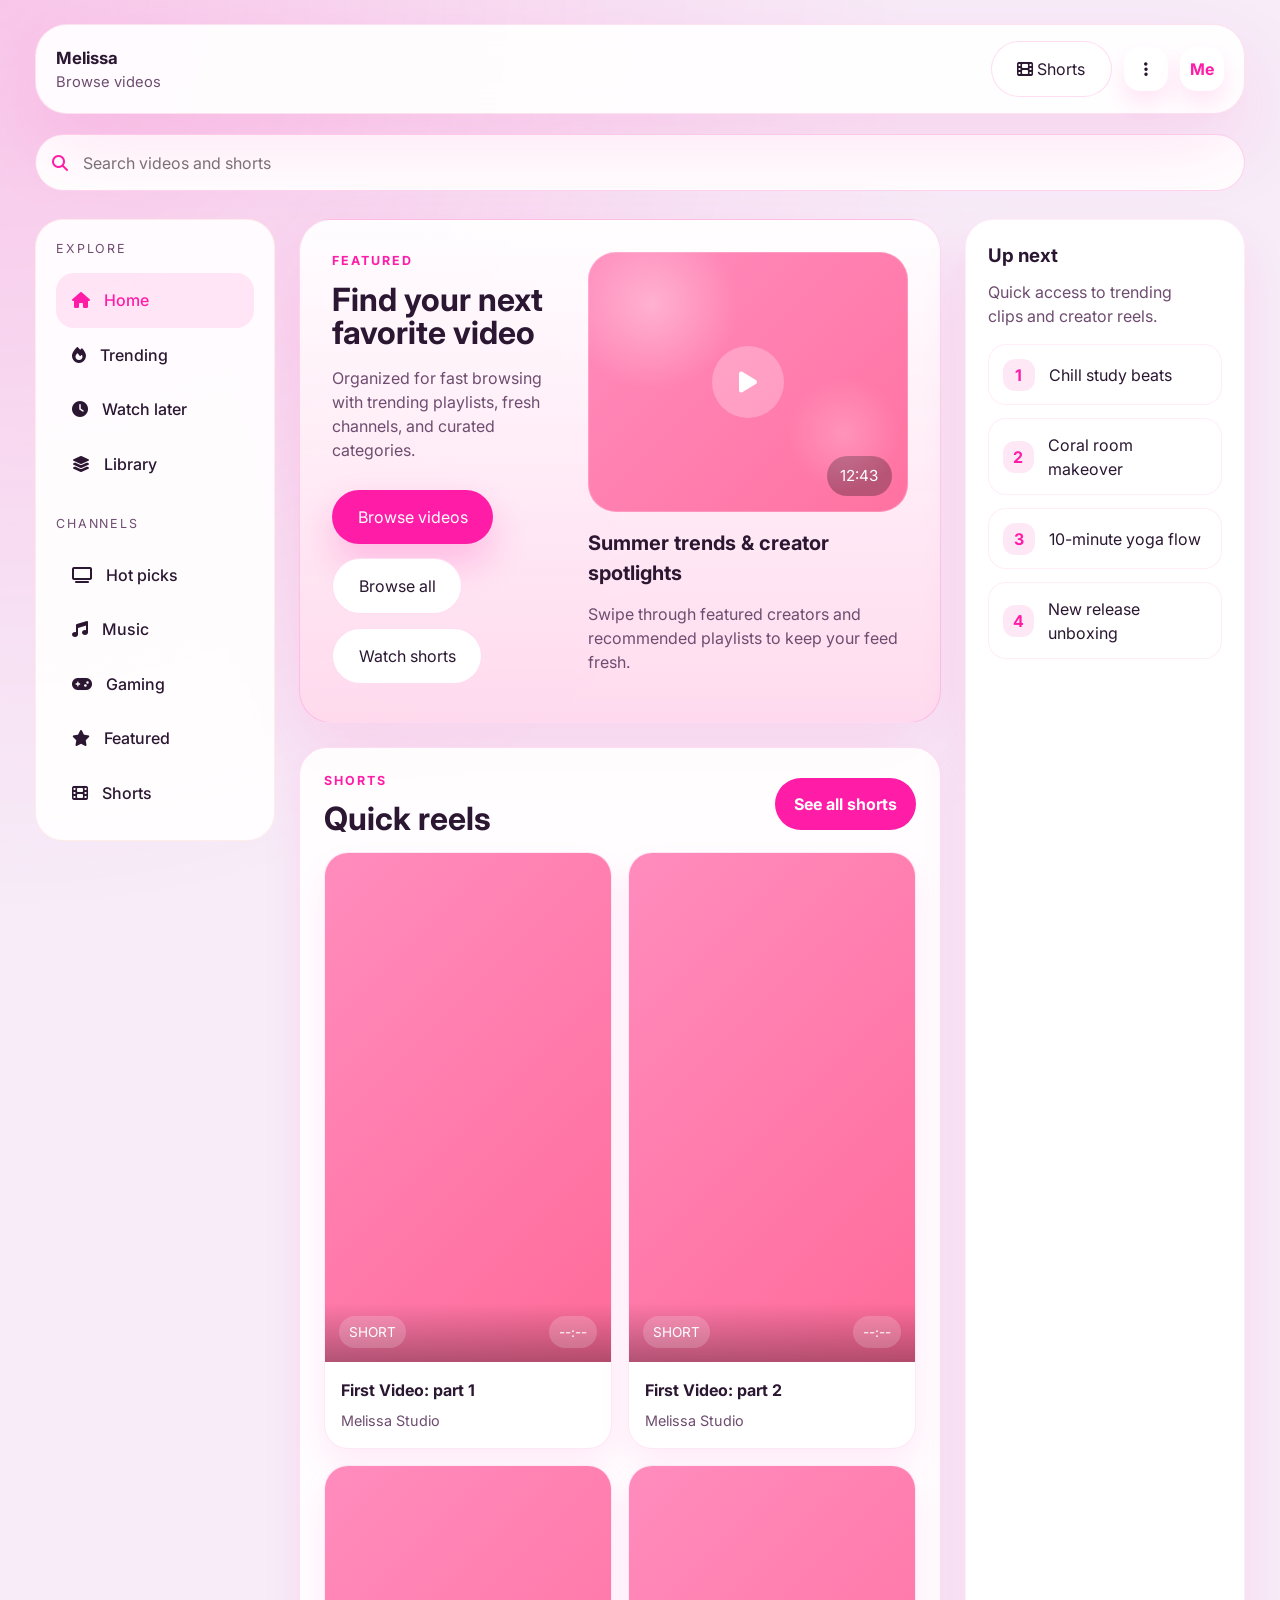
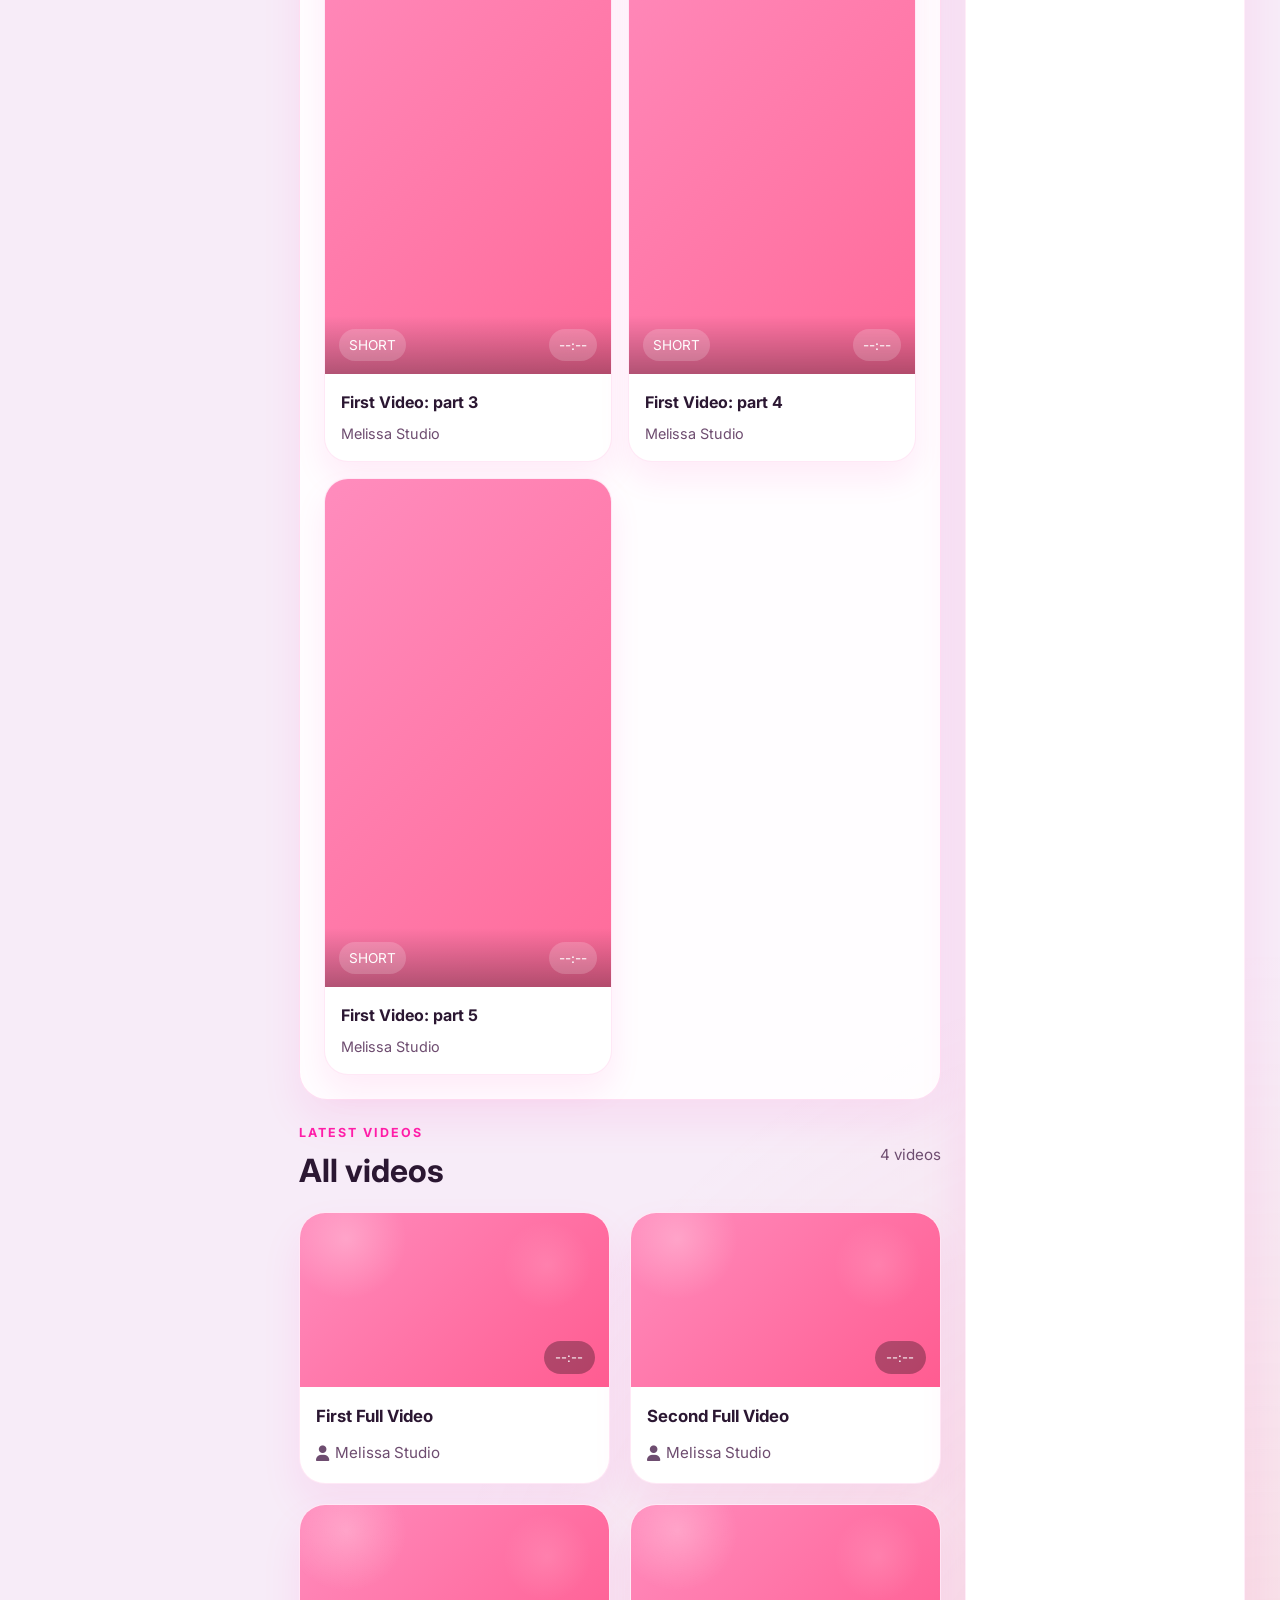
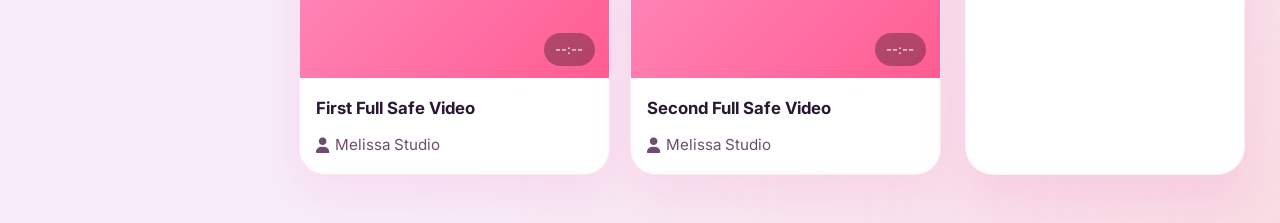
==== index.html @ fc81102a "Initial commit" ====
<!DOCTYPE html>
<html lang="en">
<head>
  <meta charset="UTF-8" />
  <meta name="viewport" content="width=device-width, initial-scale=1.0" />
  <title>Melissa Video Browse</title>
  <link rel="preconnect" href="https://fonts.googleapis.com" />
  <link rel="preconnect" href="https://fonts.gstatic.com" crossorigin />
  <link href="https://fonts.googleapis.com/css2?family=Inter:wght@400;500;600;700;800&display=swap" rel="stylesheet" />
  <link rel="stylesheet" href="https://cdnjs.cloudflare.com/ajax/libs/font-awesome/6.5.1/css/all.min.css" integrity="sha512-d0g7+I1B5m/0q2ey3V55PsCTR6vM98xtA6+tZ7xYqJt+JUzltqRgItmKXbNUu32dGLvYkBg85V6u0UoYqLJqmg==" crossorigin="anonymous" referrerpolicy="no-referrer" />
  <link rel="stylesheet" href="styles.css" />
</head>
<body>
  <div class="page-shell">
    <header class="top-bar">
      <div class="brand">
        <button class="menu-toggle" aria-label="Open menu"><i class="fas fa-bars"></i></button>
        <div>
          <p class="brand-label">Melissa</p>
          <span class="brand-tag">Browse videos</span>
        </div>
      </div>
      <div class="top-actions">
        <a class="btn secondary" href="shorts.html"><i class="fas fa-film"></i> Shorts</a>
        <button class="icon-btn"><i class="fas fa-ellipsis-v"></i></button>
        <button class="profile-btn" aria-label="Profile">
          <span>Me</span>
        </button>
      </div>
    </header>

    <form class="search-box" action="search.html" method="get">
      <button type="submit" aria-label="Search"><i class="fas fa-search"></i></button>
      <input id="searchInput" name="search" type="search" placeholder="Search videos and shorts" aria-label="Search videos" />
    </form>

    <div class="layout-grid">
      <nav class="sidebar" id="sidebar">
        <div class="sidebar-group">
          <p class="sidebar-heading">Explore</p>
          <a class="nav-link active" href="#"><i class="fas fa-home"></i> Home</a>
          <a class="nav-link" href="#"><i class="fas fa-fire"></i> Trending</a>
          <a class="nav-link" href="#"><i class="fas fa-clock"></i> Watch later</a>
          <a class="nav-link" href="#"><i class="fas fa-layer-group"></i> Library</a>
        </div>
        <div class="sidebar-group">
          <p class="sidebar-heading">Channels</p>
          <a class="nav-link" href="#"><i class="fas fa-tv"></i> Hot picks</a>
          <a class="nav-link" href="#"><i class="fas fa-music"></i> Music</a>
          <a class="nav-link" href="#"><i class="fas fa-gamepad"></i> Gaming</a>
          <a class="nav-link" href="#"><i class="fas fa-star"></i> Featured</a>
          <a class="nav-link" href="shorts.html"><i class="fas fa-film"></i> Shorts</a>
        </div>
      </nav>

      <main class="main-content">
        <section class="hero-card">
          <div class="hero-copy">
            <p class="eyebrow">Featured</p>
            <h1>Find your next favorite video</h1>
            <p>Organized for fast browsing with trending playlists, fresh channels, and curated categories.</p>
            <div class="hero-actions">
              <a class="btn primary" href="#videos">Browse videos</a>
              <a class="btn secondary" href="#videos">Browse all</a>
              <a class="btn secondary" href="shorts.html">Watch shorts</a>
            </div>
          </div>
          <div class="hero-preview">
            <div class="hero-thumb">
              <div class="play-icon"><i class="fas fa-play"></i></div>
              <span class="duration">12:43</span>
            </div>
            <div class="hero-meta">
              <h2>Summer trends & creator spotlights</h2>
              <p>Swipe through featured creators and recommended playlists to keep your feed fresh.</p>
            </div>
          </div>
        </section>

        <section class="shorts-section" id="shortsSection">
          <div class="section-header">
            <div>
              <p class="section-eyebrow">Shorts</p>
              <h2>Quick reels</h2>
            </div>
            <a class="link-button" href="shorts.html">See all shorts</a>
          </div>
          <div class="shorts-grid" id="shortsGrid"></div>
        </section>

        <section class="video-grid-section" id="videos">
          <div class="section-header">
            <div>
              <p class="section-eyebrow">Latest videos</p>
              <h2>All videos</h2>
            </div>
            <span class="result-count" id="resultCount">8 videos</span>
          </div>
          <div class="video-grid" id="videoGrid"></div>
        </section>
      </main>

      <aside class="side-panel">
        <div class="panel-card">
          <h3>Up next</h3>
          <p>Quick access to trending clips and creator reels.</p>
          <ul class="mini-list">
            <li><span>1</span> Chill study beats</li>
            <li><span>2</span> Coral room makeover</li>
            <li><span>3</span> 10-minute yoga flow</li>
            <li><span>4</span> New release unboxing</li>
          </ul>
        </div>
      </aside>
    </div>
    <nav class="bottom-nav">
      <a class="nav-link active" href="index.html">
        <i class="fas fa-home"></i>
        <span>Home</span>
      </a>
      <a class="nav-link" href="shorts.html">
        <i class="fas fa-film"></i>
        <span>Shorts</span>
      </a>
    </nav>
  </div>

  <script src="videos.js"></script>
  <script src="app.js"></script>
  <script src="metadata.js"></script>
</body>
</html>
---- styles.css ----
:root {
  --bg: #f7ecf8;
  --surface: #ffffff;
  --surface-muted: #fff0f9;
  --text: #2b1732;
  --text-muted: #6e4d70;
  --pink: #ff1da8;
  --pink-soft: #ff8ccb;
  --coral: #ff8b76;
  --border: rgba(242, 166, 213, 0.4);
  --shadow: 0 34px 80px rgba(255, 29, 168, 0.12);
}

* {
  box-sizing: border-box;
}

html, body {
  margin: 0;
  min-height: 100%;
  font-family: 'Inter', sans-serif;
  background: radial-gradient(circle at top left, rgba(255,29,168,0.18), transparent 25%),
              radial-gradient(circle at bottom right, rgba(255,139,118,0.16), transparent 24%),
              var(--bg);
  color: var(--text);
}

body {
  line-height: 1.5;
}

a {
  color: inherit;
  text-decoration: none;
}

button, input {
  font: inherit;
}

.page-shell {
  width: min(1250px, 100%);
  margin: 0 auto;
  padding: 1.5rem 1.25rem 3rem;
}

.top-bar {
  display: flex;
  align-items: center;
  justify-content: space-between;
  gap: 1rem;
  padding: 1rem 1.25rem;
  background: rgba(255, 255, 255, 0.92);
  border: 1px solid rgba(255, 165, 209, 0.32);
  border-radius: 32px;
  backdrop-filter: blur(14px);
  box-shadow: var(--shadow);
  position: sticky;
  top: 0;
  z-index: 20;
}

.brand {
  display: flex;
  align-items: center;
  gap: 0.85rem;
}

.brand-badge {
  width: 44px;
  height: 44px;
  border-radius: 14px;
  display: grid;
  place-items: center;
  background: linear-gradient(135deg, var(--pink), var(--coral));
  color: white;
  font-weight: 800;
  box-shadow: 0 16px 32px rgba(255,29,168,0.18);
}

.brand-label {
  margin: 0;
  font-size: 1.05rem;
  font-weight: 700;
}

.brand-tag {
  display: block;
  color: var(--text-muted);
  font-size: 0.92rem;
}

.menu-toggle {
  display: none;
  border: none;
  background: transparent;
  color: var(--text);
  font-size: 1.15rem;
  cursor: pointer;
}

.search-box {
  width: 100%;
  display: flex;
  align-items: center;
  gap: 0.85rem;
  padding: 0.9rem 1rem;
  border-radius: 999px;
  background: #fff;
  border: 1px solid rgba(255, 29, 168, 0.18);
  box-shadow: inset 0 0 0 1px rgba(255, 255, 255, 0.5);
  margin-top: 1.25rem;
}

.search-box button {
  border: none;
  background: transparent;
  color: var(--pink);
  display: grid;
  place-items: center;
  cursor: pointer;
  padding: 0;
  min-width: 0;
}

.search-box i {
  pointer-events: none;
}

.search-box input {
  width: 100%;
  border: 0;
  outline: none;
  color: var(--text);
  background: transparent;
}

.top-actions {
  display: flex;
  align-items: center;
  gap: 0.75rem;
}

.icon-btn, .profile-btn {
  border: none;
  background: white;
  color: var(--text);
  width: 44px;
  height: 44px;
  border-radius: 16px;
  display: grid;
  place-items: center;
  box-shadow: 0 12px 24px rgba(255, 29, 168, 0.12);
  cursor: pointer;
}

.profile-btn span {
  font-weight: 700;
  color: var(--pink);
}

.layout-grid {
  display: grid;
  grid-template-columns: 240px minmax(0, 1fr) 280px;
  gap: 1.5rem;
  margin-top: 1.75rem;
}

.sidebar {
  display: grid;
  gap: 1.5rem;
  background: rgba(255, 255, 255, 0.9);
  border: 1px solid rgba(255, 139, 118, 0.15);
  border-radius: 28px;
  padding: 1.25rem;
  position: sticky;
  top: 5rem;
  height: fit-content;
}

.sidebar-heading {
  margin: 0 0 0.9rem;
  text-transform: uppercase;
  letter-spacing: 0.15em;
  font-size: 0.78rem;
  color: var(--text-muted);
}

.nav-link {
  display: flex;
  align-items: center;
  gap: 0.85rem;
  padding: 0.95rem 1rem;
  border-radius: 18px;
  color: var(--text);
  font-weight: 500;
  transition: background 180ms ease, color 180ms ease;
}

.nav-link:hover,
.nav-link.active {
  background: rgba(255, 29, 168, 0.1);
  color: var(--pink);
}

.main-content {
  display: grid;
  gap: 1.5rem;
}

.hero-card {
  display: grid;
  grid-template-columns: minmax(0, 1fr) 320px;
  gap: 1.5rem;
  background: linear-gradient(180deg, rgba(255,255,255,0.95), rgba(255, 216, 236, 0.9));
  border-radius: 32px;
  border: 1px solid rgba(255, 29, 168, 0.16);
  padding: 2rem;
  box-shadow: var(--shadow);
}

.hero-copy .eyebrow,
.section-eyebrow {
  margin: 0 0 0.75rem;
  color: var(--pink);
  text-transform: uppercase;
  letter-spacing: 0.16em;
  font-size: 0.78rem;
  font-weight: 700;
}

.hero-copy h1,
.section-header h2 {
  margin: 0;
  font-size: clamp(2rem, 2.5vw, 3rem);
  line-height: 1.05;
}

.hero-copy p {
  max-width: 42rem;
  color: var(--text-muted);
  margin-top: 1rem;
  font-size: 1rem;
}

.hero-actions {
  margin-top: 1.75rem;
  display: flex;
  flex-wrap: wrap;
  gap: 0.85rem;
}

.btn {
  border: none;
  border-radius: 999px;
  padding: 0.95rem 1.6rem;
  cursor: pointer;
  transition: transform 180ms ease, box-shadow 180ms ease;
}

.btn:hover {
  transform: translateY(-1px);
}

.btn.primary {
  background: var(--pink);
  color: white;
  box-shadow: 0 18px 36px rgba(255, 29, 168, 0.22);
}

.btn.secondary {
  background: white;
  color: var(--text);
  border: 1px solid rgba(255, 29, 168, 0.15);
}

.hero-preview {
  display: grid;
  gap: 1rem;
  align-content: center;
}

.hero-thumb {
  position: relative;
  min-height: 260px;
  border-radius: 28px;
  background: linear-gradient(135deg, #ff8cbd 0%, #ff72a1 100%);
  overflow: hidden;
  box-shadow: inset 0 0 0 1px rgba(255,255,255,0.2);
}

.hero-thumb::after {
  content: '';
  position: absolute;
  inset: 0;
  background: radial-gradient(circle at 20% 20%, rgba(255,255,255,0.35), transparent 26%),
              radial-gradient(circle at 80% 70%, rgba(255,255,255,0.2), transparent 18%);
}

.play-icon {
  position: absolute;
  left: 50%;
  top: 50%;
  transform: translate(-50%, -50%);
  width: 72px;
  height: 72px;
  border-radius: 50%;
  background: rgba(255,255,255,0.25);
  display: grid;
  place-items: center;
  color: white;
  font-size: 1.5rem;
}

.duration {
  position: absolute;
  right: 1rem;
  bottom: 1rem;
  background: rgba(0,0,0,0.28);
  color: white;
  padding: 0.55rem 0.85rem;
  border-radius: 999px;
  font-size: 0.95rem;
}

.hero-meta h2 {
  margin: 0;
  font-size: 1.25rem;
}

.hero-meta p {
  color: var(--text-muted);
  margin-top: 0.85rem;
}

.chips-section {
  display: flex;
  flex-wrap: wrap;
  gap: 0.85rem;
  padding: 0.75rem 0;
}

.chip {
  border: 1px solid transparent;
  border-radius: 999px;
  background: rgba(255, 255, 255, 0.9);
  padding: 0.75rem 1.15rem;
  color: var(--text);
  font-weight: 600;
  cursor: pointer;
  transition: background 180ms ease, border-color 180ms ease;
}

.chip:hover,
.chip.active {
  background: linear-gradient(135deg, rgba(255,29,168,0.15), rgba(255,139,118,0.16));
  border-color: rgba(255, 29, 168, 0.2);
  color: var(--pink);
}

.section-header {
  display: flex;
  align-items: center;
  justify-content: space-between;
  gap: 1rem;
}

.section-header h2 {
  margin: 0.25rem 0 0;
}

.result-count {
  color: var(--text-muted);
  font-size: 0.95rem;
}

.video-grid {
  display: grid;
  grid-template-columns: repeat(2, minmax(0, 1fr));
  gap: 1.25rem;
  margin-top: 1.5rem;
}

.video-card {
  background: white;
  border-radius: 26px;
  overflow: hidden;
  border: 1px solid rgba(255, 29, 168, 0.1);
  box-shadow: 0 20px 42px rgba(255, 29, 168, 0.08);
}

.video-card:hover {
  transform: translateY(-2px);
  transition: transform 180ms ease;
}

.video-thumb {
  position: relative;
  aspect-ratio: 16 / 9;
  background: linear-gradient(135deg, #ff8cbd 0%, #ff5c91 100%);
  display: grid;
  place-items: center;
  color: white;
  font-size: 0.95rem;
  overflow: hidden;
}

.video-thumb video,
.video-thumb img.video-thumb-image,
.short-thumb-preview {
  position: absolute;
  inset: 0;
  width: 100%;
  height: 100%;
  object-fit: cover;
  display: block;
}

.video-thumb::after {
  content: '';
  position: absolute;
  inset: 0;
  background: radial-gradient(circle at 15% 15%, rgba(255,255,255,0.25), transparent 20%),
              radial-gradient(circle at 80% 30%, rgba(255,255,255,0.12), transparent 16%);
}

.video-thumb span {
  position: absolute;
  right: 0.9rem;
  bottom: 0.8rem;
  background: rgba(0,0,0,0.3);
  padding: 0.4rem 0.7rem;
  border-radius: 999px;
  font-size: 0.82rem;
  z-index: 1;
}

.video-card-content {
  padding: 1.15rem 1rem 1.1rem;
}

.video-title {
  margin: 0 0 0.85rem;
  font-size: 1.05rem;
  line-height: 1.4;
}

.video-meta {
  display: flex;
  align-items: center;
  justify-content: space-between;
  flex-wrap: wrap;
  gap: 0.5rem;
  color: var(--text-muted);
  font-size: 0.95rem;
}

.video-meta span {
  display: inline-flex;
  align-items: center;
  gap: 0.4rem;
}

.side-panel {
  display: grid;
  gap: 1.2rem;
}

.panel-card {
  background: white;
  padding: 1.35rem;
  border-radius: 28px;
  box-shadow: 0 26px 48px rgba(255, 29, 168, 0.1);
  border: 1px solid rgba(255, 29, 168, 0.08);
}

.panel-card.panel-accent {
  background: linear-gradient(180deg, #fff0f6, #ffe9f5);
}

.panel-card h3 {
  margin: 0 0 0.65rem;
}

.panel-card p {
  margin: 0 1rem 1rem 0;
  color: var(--text-muted);
}

.mini-list {
  list-style: none;
  padding: 0;
  margin: 0;
  display: grid;
  gap: 0.8rem;
}

.mini-list li {
  display: flex;
  align-items: center;
  gap: 0.9rem;
  padding: 0.85rem 0.9rem;
  border-radius: 18px;
  background: rgba(255, 255, 255, 0.92);
  border: 1px solid rgba(255, 29, 168, 0.08);
}

.mini-list span {
  width: 2rem;
  height: 2rem;
  display: grid;
  place-items: center;
  border-radius: 12px;
  background: rgba(255, 29, 168, 0.1);
  color: var(--pink);
  font-weight: 700;
}

.filter-list {
  display: flex;
  flex-wrap: wrap;
  gap: 0.75rem;
}

.filter-list button {
  border: none;
  border-radius: 999px;
  padding: 0.8rem 1rem;
  background: white;
  color: var(--text);
  font-weight: 600;
  cursor: pointer;
  box-shadow: 0 12px 24px rgba(255, 29, 168, 0.08);
}

.filter-list button:hover {
  background: rgba(255, 29, 168, 0.1);
  color: var(--pink);
}

.filter-list button.active {
  background: var(--pink);
  color: white;
  box-shadow: 0 16px 36px rgba(255, 29, 168, 0.18);
}

@media (max-width: 1080px) {
  .layout-grid {
    grid-template-columns: 1fr;
  }
  .sidebar {
    position: relative;
    top: 0;
  }
}

@media (max-width: 860px) {
  .hero-card {
    grid-template-columns: 1fr;
  }
  .video-grid {
    grid-template-columns: 1fr;
  }
}

@media (max-width: 720px) {
  .page-shell {
    padding: 1rem;
  }
  .top-bar {
    flex-wrap: wrap;
  }
  .menu-toggle {
    display: inline-flex;
  }
  .sidebar {
    display: none;
  }
}

.shorts-page {
  background: radial-gradient(circle at top left, rgba(255,29,168,0.18), transparent 25%),
              radial-gradient(circle at bottom right, rgba(255,139,118,0.16), transparent 24%),
              var(--bg);
}

.shorts-feed {
  display: grid;
  gap: 1.5rem;
  margin-top: 1.75rem;
}

.shorts-item {
  min-height: 90vh;
  border-radius: 32px;
  overflow: hidden;
  background: linear-gradient(180deg, rgba(255, 255, 255, 0.08), rgba(255, 29, 168, 0.14));
  border: 1px solid rgba(255, 29, 168, 0.2);
  box-shadow: 0 34px 90px rgba(255, 29, 168, 0.18);
  position: relative;
}

.shorts-item video {
  width: 100%;
  height: 100%;
  object-fit: cover;
  display: block;
}

.shorts-overlay {
  position: absolute;
  left: 0;
  right: 0;
  bottom: 0;
  padding: 1.25rem;
  background: linear-gradient(180deg, transparent 0%, rgba(20, 12, 29, 0.72) 100%);
  color: white;
}

.shorts-overlay h2 {
  margin: 0 0 0.55rem;
  font-size: 1.4rem;
}

.shorts-overlay p {
  margin: 0;
  opacity: 0.88;
  font-size: 0.95rem;
}

.shorts-meta {
  display: flex;
  align-items: center;
  justify-content: space-between;
  gap: 1rem;
  margin-top: 1rem;
  font-size: 0.9rem;
  color: rgba(255,255,255,0.9);
}

.shorts-meta span {
  display: inline-flex;
  align-items: center;
  gap: 0.65rem;
}

.shorts-sentinel {
  height: 200px;
}

.shorts-loader {
  display: grid;
  place-items: center;
  padding: 3rem 0;
  color: var(--text-muted);
}

@media (max-width: 720px) {
  .shorts-item {
    min-height: 70vh;
  }

  .shorts-overlay h2 {
    font-size: 1.2rem;
  }
}

.shorts-section {
  background: rgba(255, 255, 255, 0.9);
  border: 1px solid rgba(255, 29, 168, 0.14);
  border-radius: 28px;
  padding: 1.5rem;
  box-shadow: 0 20px 40px rgba(255, 29, 168, 0.08);
}

.shorts-grid {
  display: grid;
  grid-template-columns: repeat(2, minmax(0, 1fr));
  gap: 1rem;
  margin-top: 1rem;
}

.search-page .shorts-grid {
  grid-template-columns: repeat(auto-fit, minmax(220px, 1fr));
  gap: 1rem;
}

.search-page .short-thumb {
  min-height: 260px;
}

.short-card {
  display: block;
  border-radius: 24px;
  overflow: hidden;
  border: 1px solid rgba(255, 29, 168, 0.1);
  background: white;
  text-decoration: none;
  color: inherit;
  box-shadow: 0 16px 32px rgba(255, 29, 168, 0.08);
}

.short-thumb {
  position: relative;
  min-height: 320px;
  aspect-ratio: 9 / 16;
  overflow: hidden;
  background: linear-gradient(135deg, #ff8cbd 0%, #ff6b9a 100%);
}

.short-thumb-preview {
  position: absolute;
  inset: 0;
  width: 100%;
  height: 100%;
  object-fit: cover;
}

.short-thumb-label {
  position: absolute;
  left: 0;
  right: 0;
  bottom: 0;
  display: flex;
  align-items: center;
  justify-content: space-between;
  gap: 0.5rem;
  padding: 0.85rem;
  background: linear-gradient(180deg, transparent, rgba(0, 0, 0, 0.3));
  color: white;
}

.short-thumb small,
.short-thumb span {
  background: rgba(255, 255, 255, 0.18);
  padding: 0.35rem 0.65rem;
  border-radius: 999px;
  font-size: 0.85rem;
}

.short-copy {
  padding: 1rem;
}

.short-copy h3 {
  margin: 0 0 0.55rem;
  font-size: 1rem;
}

.short-copy p {
  margin: 0;
  color: var(--text-muted);
  font-size: 0.9rem;
}

.link-button {
  padding: 0.85rem 1.2rem;
  border-radius: 999px;
  background: var(--pink);
  color: white;
  font-weight: 700;
  text-decoration: none;
}

.watch-page {
  background: radial-gradient(circle at top left, rgba(255,29,168,0.14), transparent 22%),
              radial-gradient(circle at bottom right, rgba(255,139,118,0.14), transparent 22%),
              var(--bg);
}

.shorts-page {
  background: radial-gradient(circle at top left, rgba(255,29,168,0.18), transparent 25%),
              radial-gradient(circle at bottom right, rgba(255,139,118,0.16), transparent 24%),
              var(--bg);
  overflow: hidden;
  min-height: 100vh;
}

body.shorts-page {
  overflow: hidden;
}

.shorts-page .page-shell {
  padding: 0;
  min-height: 100vh;
  height: 100vh;
  width: 100%;
  max-width: none;
}

.shorts-main {
  display: grid;
  gap: 0;
  height: 100vh;
  overflow: hidden;
}

.shorts-container {
  height: 100%;
  width: 100%;
  border-radius: 0;
  overflow: hidden;
  position: relative;
}

.shorts-item {
  position: relative;
  width: 100%;
  height: 100%;
  display: grid;
  place-items: center;
  background: transparent;
}

.shorts-item video {
  width: auto;
  height: 100%;
  max-width: 100%;
  object-fit: contain;
}

.shorts-close {
  position: absolute;
  top: 1rem;
  right: 1rem;
  padding: 0.8rem 1rem;
  border-radius: 999px;
  background: rgba(255, 255, 255, 0.92);
  color: var(--pink);
  font-weight: 700;
  display: inline-flex;
  align-items: center;
  justify-content: center;
  text-decoration: none;
  z-index: 10;
  box-shadow: 0 12px 28px rgba(255, 29, 168, 0.12);
}

.shorts-overlay {
  left: 0;
  right: 0;
  bottom: 0;
  padding: 1.5rem;
  background: linear-gradient(180deg, transparent 0%, rgba(20, 12, 29, 0.82) 100%);
  color: white;
}

.shorts-label {
  display: inline-flex;
  align-items: center;
  justify-content: center;
  padding: 0.45rem 0.85rem;
  border-radius: 999px;
  background: rgba(255, 255, 255, 0.18);
  color: white;
  font-size: 0.8rem;
  font-weight: 700;
  letter-spacing: 0.08em;
  text-transform: uppercase;
}

.shorts-overlay h2 {
  margin: 1rem 0 0.65rem;
}

.shorts-overlay p {
  margin: 0;
  color: rgba(255, 255, 255, 0.85);
}

.shorts-meta {
  display: flex;
  flex-wrap: wrap;
  gap: 0.8rem;
  margin-top: 1rem;
  color: rgba(255, 255, 255, 0.9);
}

.shorts-meta span {
  display: inline-flex;
  align-items: center;
  gap: 0.55rem;
  font-size: 0.95rem;
}

.shorts-hint {
  color: var(--text-muted);
  font-size: 0.95rem;
  text-align: center;
}

.shorts-empty {
  display: grid;
  place-items: center;
  height: 100%;
  text-align: center;
  color: var(--text-muted);
}

@media (max-width: 1080px) {
  .shorts-main {
    height: calc(100vh - 96px);
  }
}

.bottom-nav {
  display: none;
}

@media (max-width: 720px) {
  .shorts-page {
    border-radius: 16px;
  }

  .page-shell {
    padding-bottom: 92px;
  }

  .shorts-main {
    height: calc(100vh - 68px);
  }

  /* Make the shorts video full-bleed on mobile and remove corner rounding */
  .shorts-container {
    border-radius: 0;
    height: 100%;
    overflow: hidden;
  }

  .shorts-item {
    border-radius: 0;
    width: 100%;
    height: calc(100vh - 68px);
    display: block;
    background: transparent;
  }

  .shorts-item video {
    width: 100%;
    height: 100%;
    object-fit: cover;
    display: block;
    border-radius: 0;
  }

  .shorts-overlay {
    padding-bottom: 5rem;
    left: 0;
    right: 0;
  }

  .bottom-nav {
    display: flex;
    position: fixed;
    left: 0;
    right: 0;
    bottom: 0;
    height: 68px;
    background: rgba(255, 255, 255, 0.92);
    border: 1px solid rgba(255, 165, 209, 0.32);
    backdrop-filter: blur(14px);
    box-shadow: var(--shadow);
    justify-content: space-around;
    align-items: center;
    z-index: 20;
  }

  .bottom-nav .nav-link {
    color: var(--text);
    display: flex;
    flex-direction: column;
    align-items: center;
    justify-content: center;
    gap: 0.25rem;
    font-size: 0.76rem;
    text-decoration: none;
    opacity: 0.95;
  }

  .bottom-nav .nav-link.active {
    opacity: 1;
    color: var(--pink);
  }

  .bottom-nav .nav-link i {
    font-size: 1.1rem;
  }

  .shorts-hint {
    margin-bottom: 80px;
  }
}


.watch-player {
  border-radius: 32px;
  background: linear-gradient(180deg, rgba(255,255,255,0.98), rgba(255,216,236,0.9));
  border: 1px solid rgba(255, 29, 168, 0.16);
  box-shadow: var(--shadow);
  overflow: hidden;
  min-height: 420px;
  position: relative;
}

.watch-video-player {
  width: 100%;
  height: 100%;
  object-fit: contain;
  display: block;
  background: black;
}

.video-length {
  position: absolute;
  right: 1rem;
  bottom: 1rem;
  background: rgba(0, 0, 0, 0.35);
  color: white;
  padding: 0.45rem 0.85rem;
  border-radius: 999px;
  font-size: 0.9rem;
}

.video-badge {
  position: absolute;
  left: 1rem;
  top: 1rem;
  background: rgba(255, 255, 255, 0.9);
  color: var(--pink);
  padding: 0.65rem 0.95rem;
  border-radius: 999px;
  font-size: 0.85rem;
  font-weight: 700;
}

.video-tile {
  display: grid;
  place-items: center;
  min-height: 100%;
  padding: 3rem 1.5rem;
  color: white;
  background: radial-gradient(circle at center, rgba(255,255,255,0.18), transparent 42%),
              linear-gradient(135deg, #ff5fa2 0%, #ff8671 100%);
}

.play-circle {
  width: 92px;
  height: 92px;
  border-radius: 50%;
  background: rgba(255,255,255,0.22);
  display: grid;
  place-items: center;
  font-size: 1.7rem;
  margin-bottom: 1rem;
}

.video-duration {
  display: inline-flex;
  background: rgba(0,0,0,0.22);
  padding: 0.6rem 1rem;
  border-radius: 999px;
  font-size: 0.95rem;
}

.watch-info {
  margin-top: 1.5rem;
}

.watch-meta {
  display: flex;
  align-items: flex-start;
  justify-content: space-between;
  gap: 1rem;
  flex-wrap: wrap;
}

.watch-stats,
.watch-description {
  color: var(--text-muted);
  margin-top: 1rem;
}

.watch-description {
  max-width: 42rem;
}

.related-card {
  display: flex;
  align-items: center;
  justify-content: space-between;
  gap: 1rem;
  padding: 1rem;
  margin-top: 0.85rem;
  border-radius: 20px;
  background: rgba(255, 255, 255, 0.94);
  text-decoration: none;
  color: inherit;
  border: 1px solid rgba(255, 29, 168, 0.08);
}

.related-card strong {
  display: block;
  font-size: 0.97rem;
}

.related-card p {
  margin: 0.35rem 0 0;
  color: var(--text-muted);
  font-size: 0.88rem;
}

.watch-sidebar {
  display: grid;
  gap: 1.2rem;
}

.error-screen {
  min-height: 70vh;
  display: grid;
  place-items: center;
  text-align: center;
  gap: 1rem;
  padding: 3rem 1rem;
}

.error-screen h1 {
  margin: 0;
}

@media (max-width: 1080px) {
  .watch-grid {
    grid-template-columns: 1fr;
  }
  .shorts-grid {
    grid-template-columns: 1fr;
  }
}

@media (max-width: 860px) {
  .watch-player {
    min-height: 320px;
  }
}

@media (max-width: 720px) {
  .watch-grid {
    gap: 1rem;
  }
}
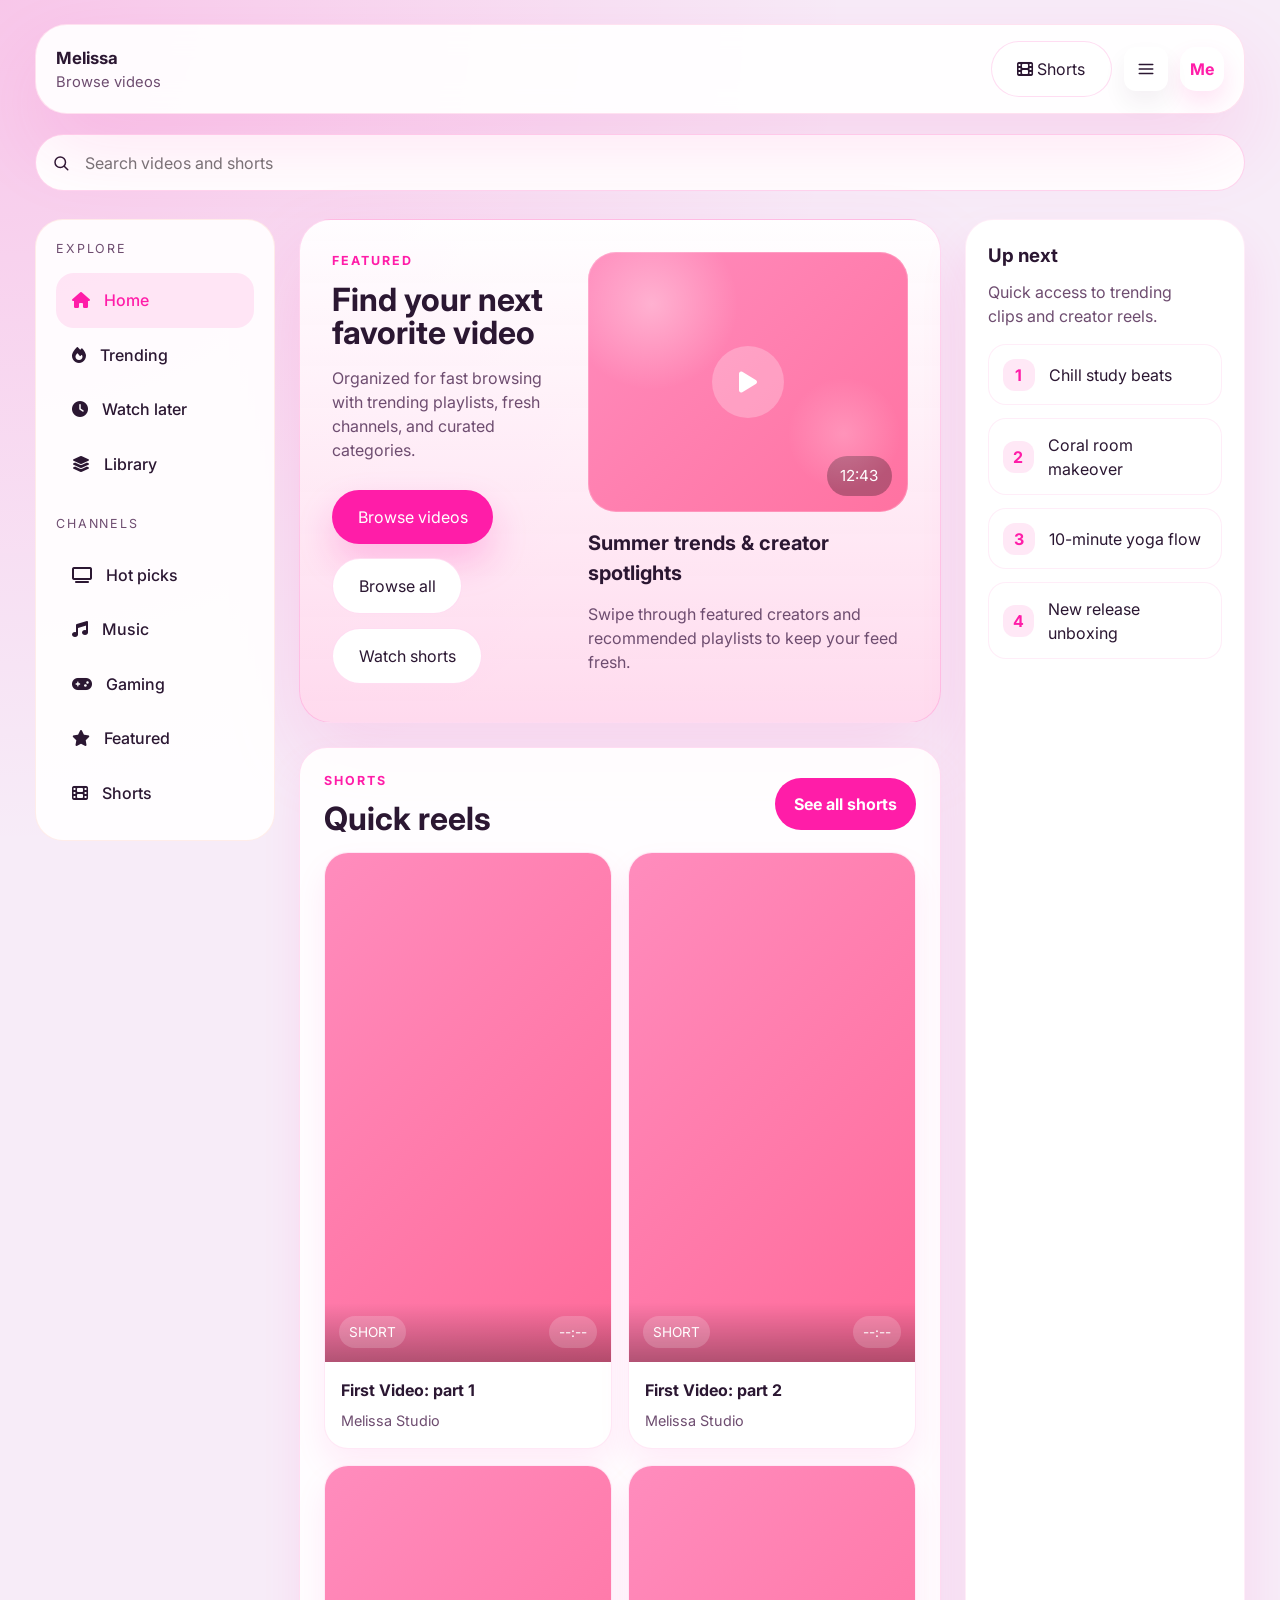
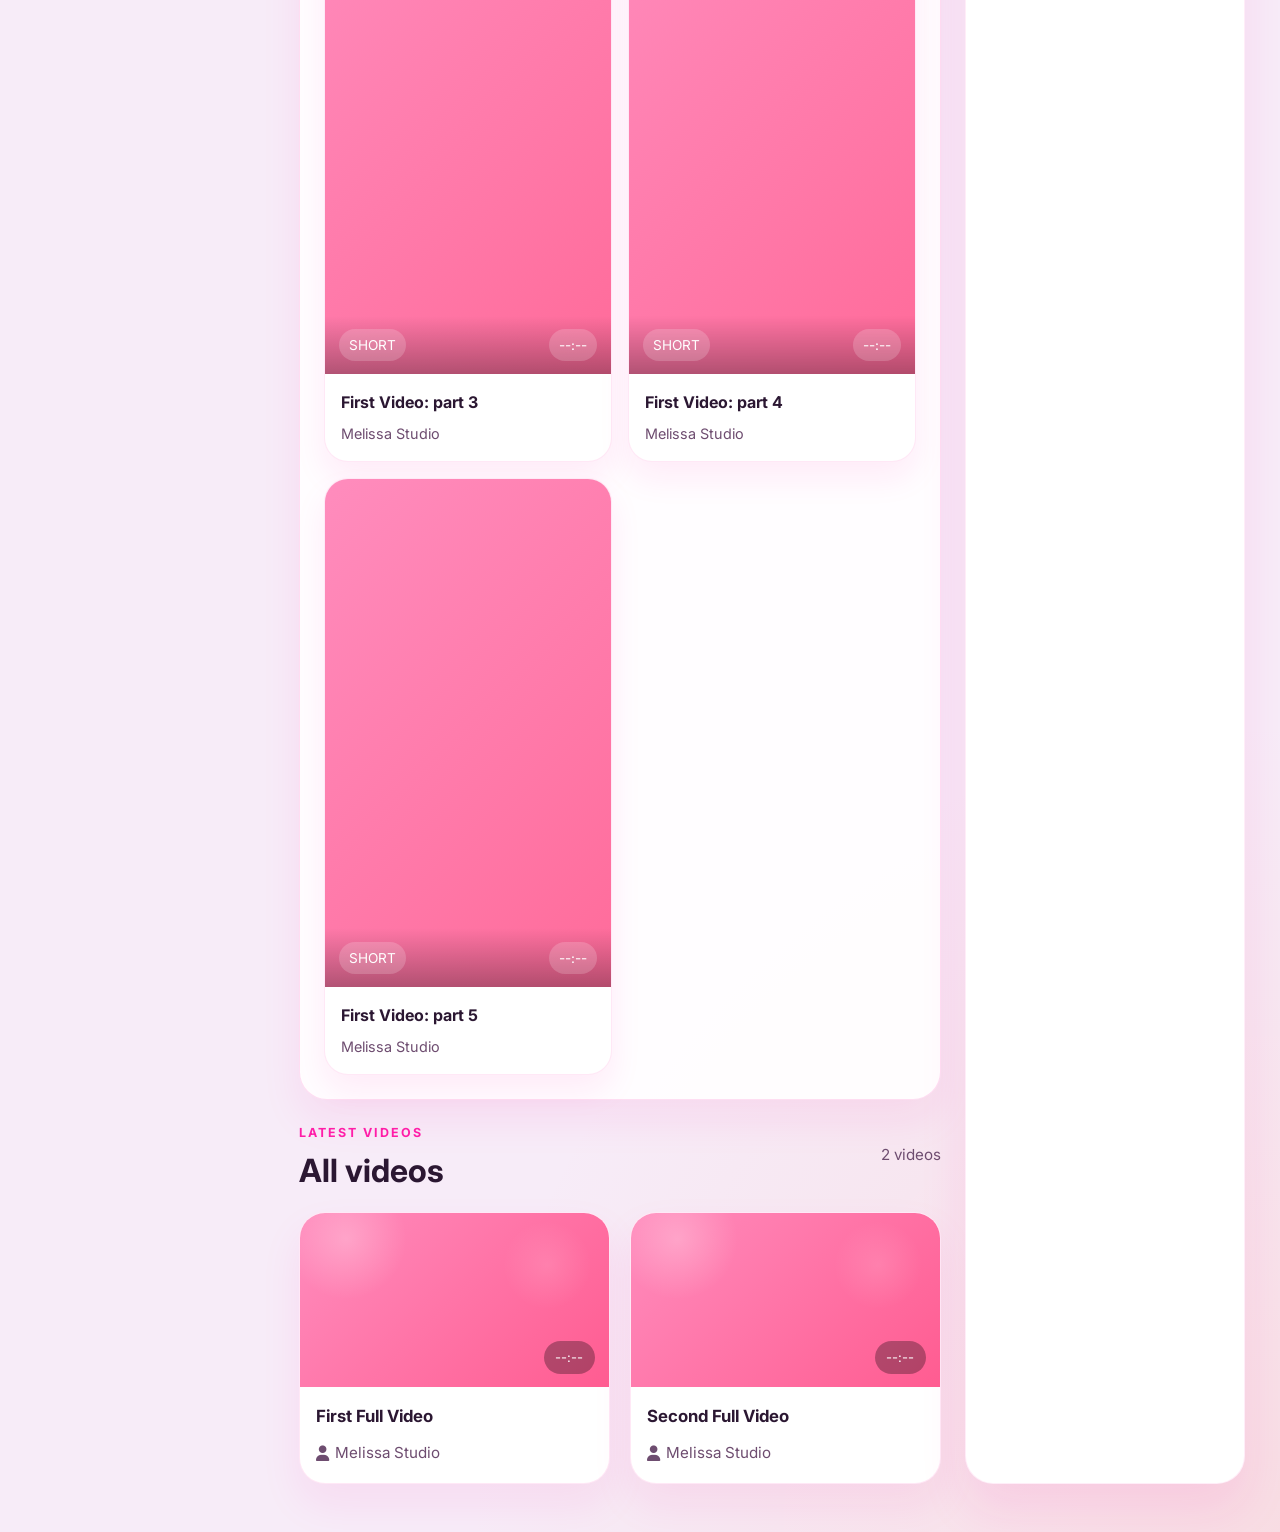
==== commit 7d9f8bad: "Added 'safe' mode and better mobile improvements" ====
--- a/index.html
+++ b/index.html
@@ -22,7 +22,13 @@
       </div>
       <div class="top-actions">
         <a class="btn secondary" href="shorts.html"><i class="fas fa-film"></i> Shorts</a>
-        <button class="icon-btn"><i class="fas fa-ellipsis-v"></i></button>
+        <div class="menu-dropdown">
+          <button class="menu-btn" aria-haspopup="true" aria-expanded="false" aria-label="Open menu"><img class="icon icon-menu" src="icons/menu.svg" alt="Menu"/></button>
+          <div class="menu-dropdown-content" role="menu">
+            <a class="menu-item" role="menuitem" href="settings.html">Settings</a>
+          </div>
+        </div>
+
         <button class="profile-btn" aria-label="Profile">
           <span>Me</span>
         </button>
@@ -30,7 +36,7 @@
     </header>
 
     <form class="search-box" action="search.html" method="get">
-      <button type="submit" aria-label="Search"><i class="fas fa-search"></i></button>
+      <button type="submit" aria-label="Search"><img class="icon icon-search" src="icons/search.svg" alt="Search"/></button>
       <input id="searchInput" name="search" type="search" placeholder="Search videos and shorts" aria-label="Search videos" />
     </form>
 
@@ -122,10 +128,12 @@
         <i class="fas fa-film"></i>
         <span>Shorts</span>
       </a>
+      
     </nav>
   </div>
 
   <script src="videos.js"></script>
+  <script src="settings.js"></script>
   <script src="app.js"></script>
   <script src="metadata.js"></script>
 </body>
--- a/styles.css
+++ b/styles.css
@@ -157,6 +157,109 @@
 .profile-btn span {
   font-weight: 700;
   color: var(--pink);
+}
+
+/* Toggle switch */
+.switch {
+  position: relative;
+  display: inline-block;
+  width: 56px;
+  height: 32px;
+}
+.switch input {
+  opacity: 0;
+  width: 0;
+  height: 0;
+}
+.slider {
+  position: absolute;
+  inset: 0;
+  background: rgba(20,12,29,0.06);
+  border-radius: 999px;
+  transition: background 180ms ease;
+  box-shadow: inset 0 -2px 6px rgba(0,0,0,0.06);
+}
+.slider:before {
+  content: '';
+  position: absolute;
+  height: 24px;
+  width: 24px;
+  left: 4px;
+  top: 4px;
+  background: white;
+  border-radius: 50%;
+  box-shadow: 0 6px 16px rgba(43,23,50,0.12);
+  transition: transform 180ms ease;
+}
+.switch input:checked + .slider {
+  background: linear-gradient(90deg, var(--pink), var(--coral));
+}
+.switch input:checked + .slider:before {
+  transform: translateX(24px);
+}
+.switch input:focus + .slider {
+  box-shadow: 0 0 0 4px rgba(255,29,168,0.08);
+}
+
+/* Dropdown menu (hamburger) */
+.menu-dropdown {
+  position: relative;
+  display: inline-block;
+}
+.menu-btn {
+  border: none;
+  background: white;
+  color: var(--text);
+  width: 44px;
+  height: 44px;
+  border-radius: 12px;
+  display: grid;
+  place-items: center;
+  box-shadow: 0 12px 24px rgba(43,23,50,0.06);
+  cursor: pointer;
+  font-size: 1.05rem;
+}
+.icon {
+  width: 20px;
+  height: 20px;
+  display: inline-block;
+}
+.icon-search { width: 18px; height: 18px }
+.icon-menu { width: 20px; height: 18px }
+.menu-dropdown-content {
+  display: none;
+  position: absolute;
+  right: 0;
+  top: calc(100% + 8px);
+  background: white;
+  min-width: 180px;
+  border-radius: 12px;
+  border: 1px solid rgba(43,23,50,0.06);
+  box-shadow: 0 18px 40px rgba(43,23,50,0.12);
+  padding: 0.45rem 0;
+  z-index: 40;
+}
+.menu-dropdown:focus-within .menu-dropdown-content,
+.menu-dropdown .menu-btn[aria-expanded="true"] + .menu-dropdown-content {
+  display: block;
+}
+.menu-item {
+  display: block;
+  padding: 0.75rem 1rem;
+  color: var(--text);
+  text-decoration: none;
+  font-weight: 600;
+}
+.menu-item:hover {
+  background: rgba(255,29,168,0.06);
+  color: var(--pink);
+}
+
+/* Small variant for bottom nav */
+.nav-link.menu-dropdown {
+  display: inline-flex;
+  align-items: center;
+  justify-content: center;
 }
 
 .layout-grid {
